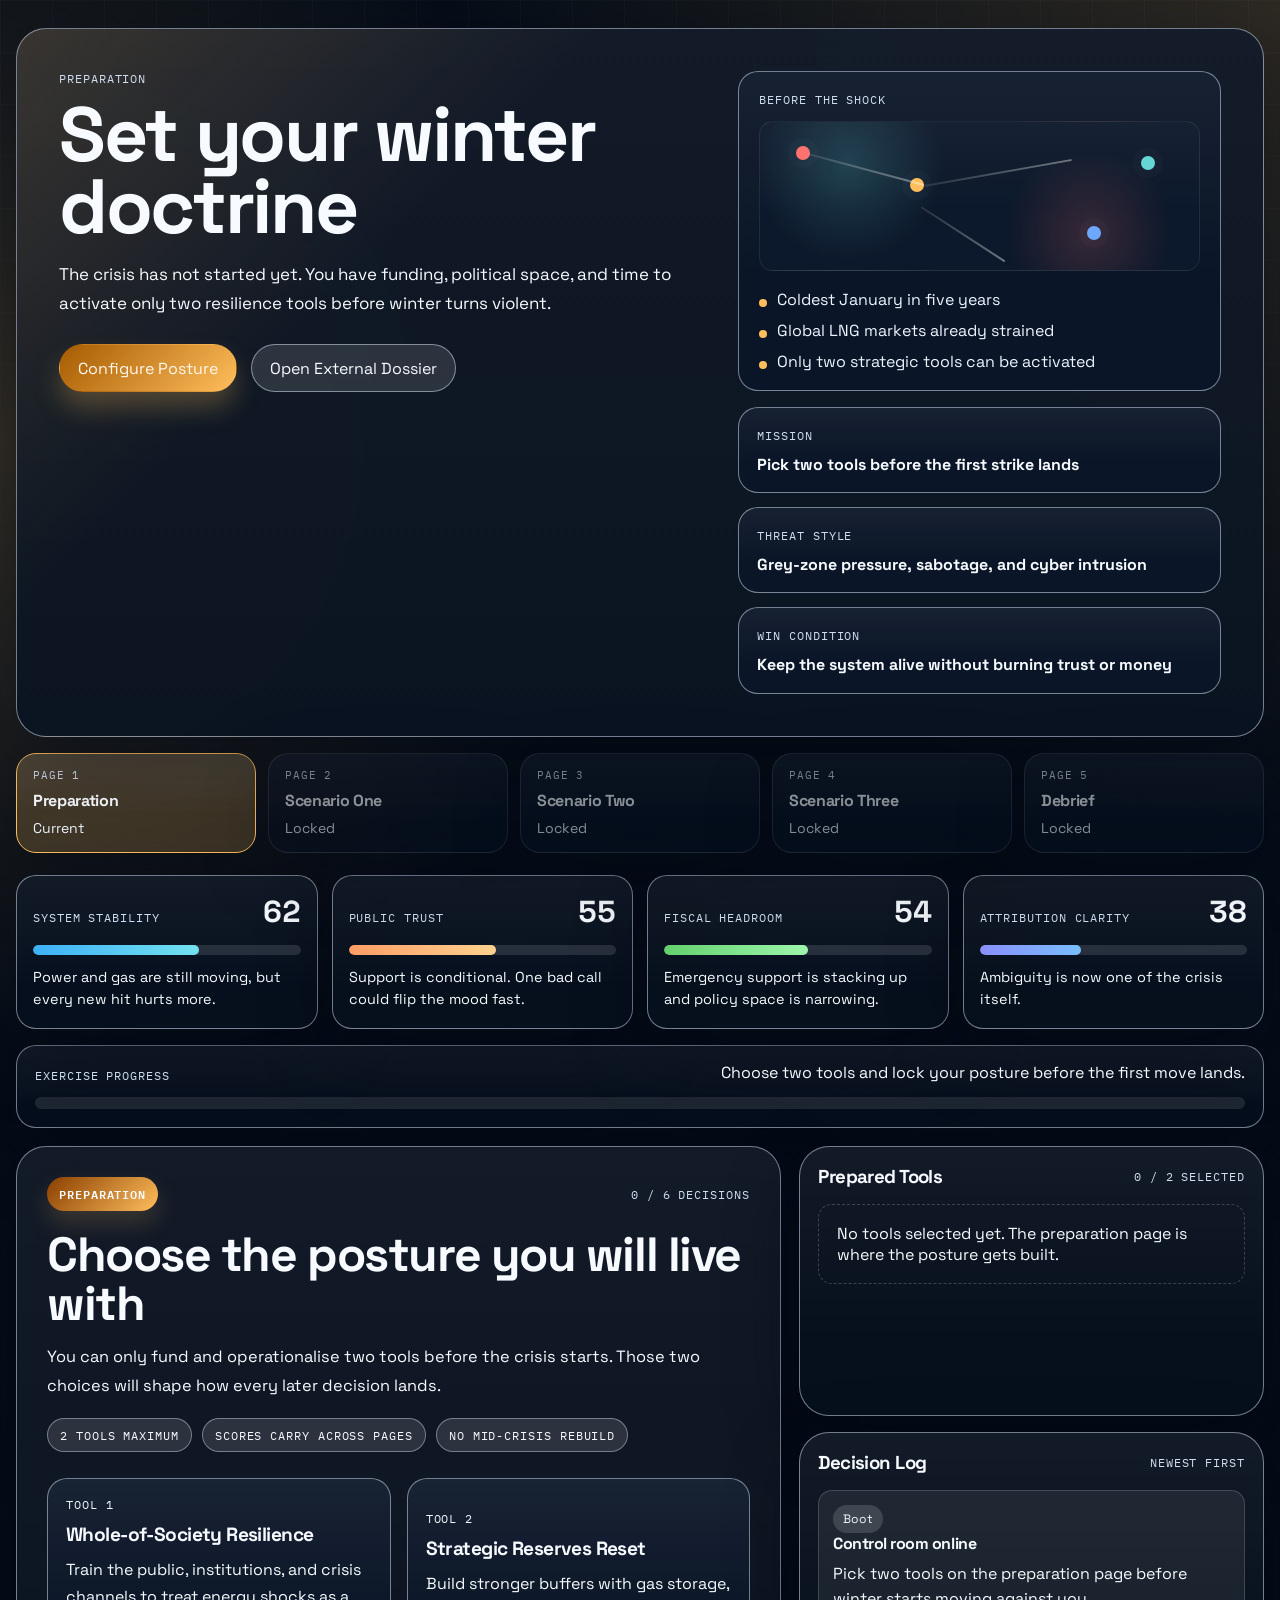
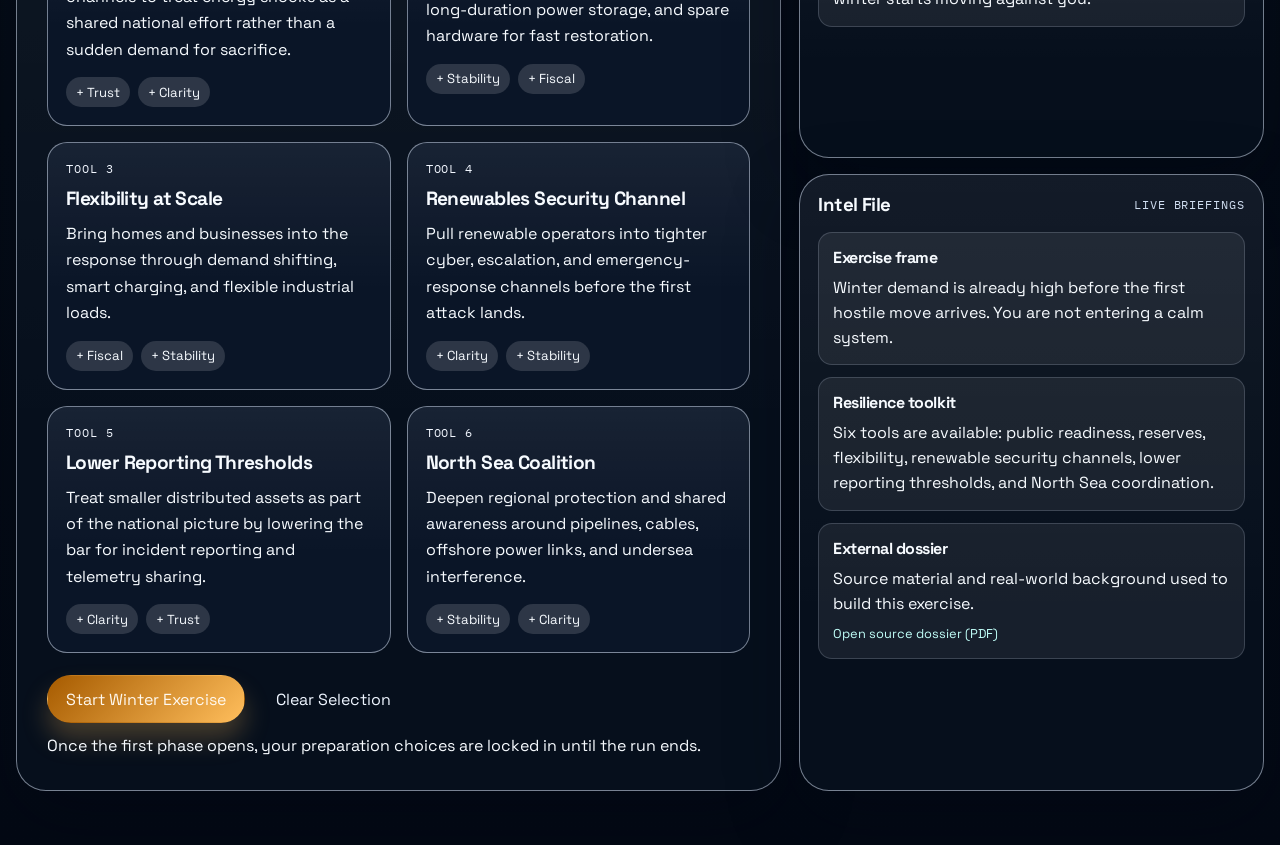
==== index.html @ bcda693b "updated game flow" ====
<!doctype html>
<html lang="en">
  <head>
    <meta charset="utf-8" />
    <meta name="viewport" content="width=device-width, initial-scale=1" />
    <title>Grey Zone Grid | Preparation</title>
    <link rel="preconnect" href="https://fonts.googleapis.com" />
    <link rel="preconnect" href="https://fonts.gstatic.com" crossorigin />
    <link
      href="https://fonts.googleapis.com/css2?family=IBM+Plex+Mono:wght@400;500;600&family=Space+Grotesk:wght@400;500;700&display=swap"
      rel="stylesheet"
    />
    <link rel="stylesheet" href="styles.css?v=20260312g" />
  </head>
  <body data-page="prep">
    <div class="app-shell">
      <header class="hero">
        <div class="hero-copy">
          <p class="eyebrow" id="pageEyebrow"></p>
          <h1 id="pageHeading"></h1>
          <p class="hero-dek" id="pageDek"></p>
          <div class="hero-actions" id="heroActions"></div>
        </div>

        <div class="hero-side">
          <div class="schematic-card">
            <p class="mini-label" id="pageContextLabel"></p>
            <div class="schematic-grid" aria-hidden="true">
              <span class="schematic-node node-gas"></span>
              <span class="schematic-node node-grid"></span>
              <span class="schematic-node node-wind"></span>
              <span class="schematic-node node-terminal"></span>
              <span class="schematic-line line-one"></span>
              <span class="schematic-line line-two"></span>
              <span class="schematic-line line-three"></span>
            </div>
            <ul class="scenario-list" id="pageContextList"></ul>
          </div>

          <div class="hero-stat-grid" id="pageStatGrid"></div>
        </div>
      </header>

      <nav class="phase-nav" id="phaseNav" aria-label="Game phases"></nav>

      <main class="control-room" id="game">
        <section class="metric-strip" aria-label="Current resilience scores">
          <article class="metric-card metric-stability">
            <div class="metric-head">
              <span class="metric-label">System Stability</span>
              <span class="metric-value" id="metric-stability-value">62</span>
            </div>
            <div class="metric-bar">
              <span class="metric-fill" id="metric-stability-fill"></span>
            </div>
            <p class="metric-copy" id="metric-stability-copy"></p>
          </article>

          <article class="metric-card metric-trust">
            <div class="metric-head">
              <span class="metric-label">Public Trust</span>
              <span class="metric-value" id="metric-trust-value">55</span>
            </div>
            <div class="metric-bar">
              <span class="metric-fill" id="metric-trust-fill"></span>
            </div>
            <p class="metric-copy" id="metric-trust-copy"></p>
          </article>

          <article class="metric-card metric-fiscal">
            <div class="metric-head">
              <span class="metric-label">Fiscal Headroom</span>
              <span class="metric-value" id="metric-fiscal-value">54</span>
            </div>
            <div class="metric-bar">
              <span class="metric-fill" id="metric-fiscal-fill"></span>
            </div>
            <p class="metric-copy" id="metric-fiscal-copy"></p>
          </article>

          <article class="metric-card metric-clarity">
            <div class="metric-head">
              <span class="metric-label">Attribution Clarity</span>
              <span class="metric-value" id="metric-clarity-value">38</span>
            </div>
            <div class="metric-bar">
              <span class="metric-fill" id="metric-clarity-fill"></span>
            </div>
            <p class="metric-copy" id="metric-clarity-copy"></p>
          </article>
        </section>

        <section class="progress-panel">
          <div class="progress-head">
            <p class="mini-label">Exercise Progress</p>
            <p class="progress-text" id="progressText"></p>
          </div>
          <div class="progress-track" aria-hidden="true">
            <span class="progress-fill" id="progressFill"></span>
          </div>
        </section>

        <section class="room-grid">
          <section class="stage-panel" aria-live="polite">
            <div class="stage-header">
              <span class="phase-chip" id="phaseChip"></span>
              <span class="event-counter" id="eventCounter"></span>
            </div>
            <h2 class="stage-title" id="stageTitle"></h2>
            <p class="stage-lead" id="stageLead"></p>
            <div class="signal-row" id="signalRow"></div>
            <div class="stage-body" id="stageBody"></div>
          </section>

          <aside class="sidebar">
            <section class="panel">
              <div class="panel-head">
                <h3>Prepared Tools</h3>
                <span class="panel-meta" id="toolCounter"></span>
              </div>
              <div class="tool-summary" id="toolSummary"></div>
            </section>

            <section class="panel">
              <div class="panel-head">
                <h3>Decision Log</h3>
                <span class="panel-meta">Newest first</span>
              </div>
              <div class="log-list" id="decisionLog"></div>
            </section>

            <section class="panel">
              <div class="panel-head">
                <h3>Intel File</h3>
                <span class="panel-meta">Live briefings</span>
              </div>
              <div class="source-list" id="sourceList"></div>
            </section>
          </aside>
        </section>
      </main>
    </div>

    <script src="app.js?v=20260312g"></script>
  </body>
</html>
---- styles.css ----
:root {
  --bg: #07111f;
  --bg-alt: #0d1a2d;
  --panel: rgba(7, 16, 30, 0.96);
  --panel-strong: rgba(11, 22, 40, 0.99);
  --panel-soft: rgba(255, 255, 255, 0.05);
  --line: rgba(189, 210, 236, 0.24);
  --line-strong: rgba(221, 234, 252, 0.5);
  --ink: #f7fbff;
  --muted: #d0def1;
  --muted-strong: #eef5ff;
  --muted-soft: #afc2db;
  --teal: #64d6d6;
  --amber: #ffbe5c;
  --red: #ff7270;
  --green: #59cf84;
  --blue: #6da8ff;
  --violet: #8d95ff;
  --tag-ink: #f2f7ff;
  --phase-glow: rgba(255, 190, 92, 0.16);
  --phase-chip-start: #8a3f00;
  --phase-chip-end: #ffbe5c;
  --phase-soft: rgba(255, 190, 92, 0.18);
  --shadow: 0 24px 70px rgba(1, 8, 19, 0.42);
  --radius-xl: 30px;
  --radius-lg: 20px;
  --radius-md: 14px;
  --radius-sm: 10px;
}

* {
  box-sizing: border-box;
}

html {
  scroll-behavior: smooth;
}

html,
body {
  margin: 0;
  min-height: 100%;
}

body {
  color: var(--ink);
  font-family: "Space Grotesk", system-ui, sans-serif;
  background:
    radial-gradient(circle at top right, var(--phase-glow), transparent 30%),
    radial-gradient(circle at left 18%, var(--phase-soft), transparent 26%),
    linear-gradient(180deg, #050d18 0%, #050d18 40%, #030914 100%);
}

body[data-page="prep"] {
  --phase-glow: rgba(255, 190, 92, 0.16);
  --phase-chip-start: #8a3f00;
  --phase-chip-end: #ffbe5c;
  --phase-soft: rgba(255, 190, 92, 0.18);
}

body[data-page="scenario-one"] {
  --phase-glow: rgba(255, 114, 112, 0.18);
  --phase-chip-start: #7d1e2f;
  --phase-chip-end: #ff7270;
  --phase-soft: rgba(255, 114, 112, 0.18);
}

body[data-page="scenario-two"] {
  --phase-glow: rgba(100, 214, 214, 0.18);
  --phase-chip-start: #036f7b;
  --phase-chip-end: #64d6d6;
  --phase-soft: rgba(100, 214, 214, 0.18);
}

body[data-page="scenario-three"] {
  --phase-glow: rgba(109, 168, 255, 0.2);
  --phase-chip-start: #214aa8;
  --phase-chip-end: #6da8ff;
  --phase-soft: rgba(109, 168, 255, 0.18);
}

body[data-page="debrief"] {
  --phase-glow: rgba(141, 149, 255, 0.18);
  --phase-chip-start: #4f52c6;
  --phase-chip-end: #8d95ff;
  --phase-soft: rgba(141, 149, 255, 0.18);
}

body::before {
  content: "";
  position: fixed;
  inset: 0;
  pointer-events: none;
  background:
    linear-gradient(rgba(255, 255, 255, 0.03) 1px, transparent 1px),
    linear-gradient(90deg, rgba(255, 255, 255, 0.03) 1px, transparent 1px);
  background-size: 52px 52px;
  mask-image: linear-gradient(180deg, rgba(0, 0, 0, 0.8), transparent);
}

a {
  color: inherit;
}

button,
input,
select,
textarea {
  font: inherit;
  color: inherit;
}

.app-shell {
  width: min(1480px, calc(100% - 32px));
  margin: 0 auto;
  padding: 28px 0 54px;
}

.hero {
  display: grid;
  grid-template-columns: minmax(0, 1.15fr) minmax(320px, 0.85fr);
  gap: 26px;
  padding: clamp(26px, 4vw, 42px);
  border: 1px solid var(--line-strong);
  border-radius: var(--radius-xl);
  background:
    linear-gradient(135deg, var(--phase-glow), transparent 30%),
    linear-gradient(180deg, rgba(255, 255, 255, 0.05), rgba(255, 255, 255, 0.015)),
    var(--panel);
  box-shadow: var(--shadow);
  backdrop-filter: blur(20px);
}

.hero-copy {
  max-width: 720px;
}

.eyebrow,
.mini-label,
.metric-label,
.phase-chip,
.event-counter,
.panel-meta,
.signal-pill,
.tool-tag,
.delta-chip,
.ending-score-label,
.result-kicker,
.choice-tag {
  font-family: "IBM Plex Mono", ui-monospace, monospace;
  letter-spacing: 0.08em;
  text-transform: uppercase;
}

.eyebrow,
.mini-label,
.panel-meta {
  color: var(--muted);
  font-size: 0.73rem;
}

h1,
h2,
h3,
h4,
p {
  margin: 0;
}

h1,
h2,
h3,
h4 {
  letter-spacing: -0.03em;
}

h1 {
  margin-top: 12px;
  font-size: clamp(2.8rem, 6vw, 5.4rem);
  line-height: 0.94;
}

.hero-dek {
  margin-top: 18px;
  max-width: 60ch;
  color: var(--ink);
  font-size: 1.06rem;
  line-height: 1.7;
}

.hero-actions {
  display: flex;
  flex-wrap: wrap;
  gap: 14px;
  margin-top: 26px;
}

.primary-button,
.secondary-button,
.ghost-button,
.secondary-link {
  display: inline-flex;
  align-items: center;
  justify-content: center;
  gap: 10px;
  min-height: 48px;
  padding: 0 18px;
  border-radius: 999px;
  border: 1px solid transparent;
  text-decoration: none;
  cursor: pointer;
  transition:
    transform 160ms ease,
    border-color 160ms ease,
    background-color 160ms ease,
    color 160ms ease,
    box-shadow 160ms ease;
}

.primary-button {
  background: linear-gradient(135deg, #a65b00, #ffbe5c);
  color: #fff8ee;
  box-shadow: 0 16px 26px rgba(255, 190, 92, 0.25);
}

.secondary-button,
.secondary-link {
  border-color: var(--line-strong);
  color: var(--ink);
  background: rgba(255, 255, 255, 0.12);
}

.ghost-button {
  border-color: transparent;
  color: var(--muted-strong);
  background: transparent;
}

.primary-button:hover,
.secondary-button:hover,
.ghost-button:hover,
.secondary-link:hover {
  transform: translateY(-1px);
}

.hero-side {
  display: grid;
  gap: 16px;
}

.schematic-card,
.hero-stat {
  position: relative;
  overflow: hidden;
  border-radius: var(--radius-lg);
  border: 1px solid var(--line-strong);
  background:
    linear-gradient(180deg, rgba(255, 255, 255, 0.05), transparent 65%),
    var(--panel-strong);
}

.schematic-card {
  padding: 20px 20px 18px;
}

.schematic-grid {
  position: relative;
  height: 150px;
  margin: 14px 0 18px;
  border-radius: var(--radius-md);
  border: 1px solid rgba(255, 255, 255, 0.08);
  background:
    radial-gradient(circle at 20% 30%, rgba(100, 214, 214, 0.2), transparent 26%),
    radial-gradient(circle at 75% 75%, rgba(255, 114, 112, 0.18), transparent 24%),
    linear-gradient(180deg, rgba(255, 255, 255, 0.04), transparent 60%),
    #0c182b;
}

.schematic-node,
.schematic-line {
  position: absolute;
}

.schematic-node {
  width: 14px;
  height: 14px;
  border-radius: 999px;
  box-shadow: 0 0 0 8px rgba(255, 255, 255, 0.02);
}

.node-gas {
  top: 24px;
  left: 36px;
  background: var(--red);
}

.node-grid {
  top: 56px;
  left: 150px;
  background: var(--amber);
}

.node-wind {
  top: 34px;
  right: 44px;
  background: var(--teal);
}

.node-terminal {
  bottom: 30px;
  right: 98px;
  background: var(--blue);
}

.schematic-line {
  height: 2px;
  border-radius: 999px;
  background: linear-gradient(90deg, rgba(255, 255, 255, 0.1), rgba(255, 255, 255, 0.4));
  transform-origin: left center;
}

.line-one {
  top: 31px;
  left: 48px;
  width: 120px;
  transform: rotate(15deg);
}

.line-two {
  top: 63px;
  left: 164px;
  width: 150px;
  transform: rotate(-10deg);
}

.line-three {
  top: 84px;
  left: 161px;
  width: 100px;
  transform: rotate(33deg);
}

.scenario-list {
  display: grid;
  gap: 10px;
  padding: 0;
  margin: 0;
  list-style: none;
  color: var(--muted-strong);
}

.scenario-list li {
  padding-left: 18px;
  position: relative;
}

.scenario-list li::before {
  content: "";
  position: absolute;
  left: 0;
  top: 0.6em;
  width: 8px;
  height: 8px;
  border-radius: 999px;
  background: var(--amber);
}

.hero-stat-grid {
  display: grid;
  gap: 14px;
}

.hero-stat {
  padding: 16px 18px;
}

.hero-stat strong {
  display: block;
  margin-top: 8px;
  font-size: 1rem;
  line-height: 1.45;
  color: var(--ink);
}

.phase-nav {
  display: grid;
  grid-template-columns: repeat(5, minmax(0, 1fr));
  gap: 12px;
  margin-top: 16px;
}

.phase-nav-link {
  display: grid;
  gap: 8px;
  min-height: 84px;
  padding: 14px 16px;
  border-radius: var(--radius-lg);
  border: 1px solid rgba(221, 234, 252, 0.16);
  background:
    linear-gradient(180deg, rgba(255, 255, 255, 0.05), transparent 68%),
    rgba(8, 18, 33, 0.92);
  color: var(--ink);
  text-decoration: none;
  box-shadow: var(--shadow);
}

.phase-nav-link.is-current {
  border-color: var(--phase-chip-end);
  background:
    linear-gradient(180deg, rgba(255, 255, 255, 0.08), transparent 60%),
    var(--phase-soft);
}

.phase-nav-link.is-complete {
  border-color: rgba(89, 207, 132, 0.4);
}

.phase-nav-link.is-locked {
  opacity: 0.55;
  cursor: not-allowed;
}

.phase-nav-step {
  color: var(--muted);
  font-size: 0.7rem;
  font-family: "IBM Plex Mono", ui-monospace, monospace;
  letter-spacing: 0.08em;
  text-transform: uppercase;
}

.phase-nav-label {
  font-size: 1rem;
  font-weight: 700;
  letter-spacing: -0.02em;
}

.phase-nav-status {
  color: var(--muted-strong);
  font-size: 0.88rem;
  line-height: 1.4;
}

.control-room {
  margin-top: 22px;
}

.metric-strip {
  display: grid;
  grid-template-columns: repeat(4, minmax(0, 1fr));
  gap: 14px;
}

.metric-card,
.progress-panel,
.stage-panel,
.panel {
  border: 1px solid var(--line-strong);
  background:
    linear-gradient(180deg, rgba(255, 255, 255, 0.05), transparent 72%),
    var(--panel);
  box-shadow: var(--shadow);
}

.metric-card {
  padding: 16px 16px 18px;
  border-radius: var(--radius-lg);
}

.metric-head {
  display: flex;
  align-items: baseline;
  justify-content: space-between;
  gap: 12px;
}

.metric-label {
  font-size: 0.72rem;
  color: var(--muted);
}

.metric-value {
  font-size: 1.9rem;
  font-weight: 700;
  font-variant-numeric: tabular-nums;
}

.metric-bar {
  position: relative;
  overflow: hidden;
  height: 10px;
  margin-top: 14px;
  border-radius: 999px;
  background: rgba(255, 255, 255, 0.12);
}

.metric-fill {
  display: block;
  height: 100%;
  border-radius: inherit;
  width: 0;
}

.metric-stability .metric-fill {
  background: linear-gradient(90deg, #3db0f7, #73e2ef);
}

.metric-trust .metric-fill {
  background: linear-gradient(90deg, #ff9d67, #ffd28e);
}

.metric-fiscal .metric-fill {
  background: linear-gradient(90deg, #63d06d, #9df6ac);
}

.metric-clarity .metric-fill {
  background: linear-gradient(90deg, #8a8fff, #78beff);
}

.metric-copy {
  margin-top: 12px;
  color: var(--ink);
  font-size: 0.9rem;
  line-height: 1.5;
}

.progress-panel {
  margin-top: 16px;
  padding: 16px 18px 18px;
  border-radius: var(--radius-lg);
}

.progress-head {
  display: flex;
  justify-content: space-between;
  gap: 16px;
  align-items: flex-end;
}

.progress-text {
  max-width: 70ch;
  color: var(--ink);
}

.progress-track {
  margin-top: 14px;
  overflow: hidden;
  height: 12px;
  border-radius: 999px;
  background: rgba(255, 255, 255, 0.1);
}

.progress-fill {
  display: block;
  height: 100%;
  width: 0;
  border-radius: inherit;
  background: linear-gradient(90deg, var(--phase-chip-start), var(--phase-chip-end));
  transition: width 220ms ease;
}

.room-grid {
  display: grid;
  grid-template-columns: minmax(0, 1.35fr) minmax(320px, 0.82fr);
  gap: 18px;
  margin-top: 18px;
}

.stage-panel,
.panel {
  border-radius: var(--radius-xl);
}

.stage-panel {
  padding: clamp(22px, 3.5vw, 30px);
  min-height: 720px;
}

.stage-header {
  display: flex;
  justify-content: space-between;
  gap: 18px;
  align-items: center;
}

.phase-chip {
  display: inline-flex;
  align-items: center;
  min-height: 34px;
  padding: 0 12px;
  border-radius: 999px;
  color: var(--ink);
  font-size: 0.72rem;
  font-weight: 600;
  background: linear-gradient(135deg, var(--phase-chip-start), var(--phase-chip-end));
  box-shadow: 0 12px 24px var(--phase-soft);
}

.event-counter {
  color: var(--muted);
  font-size: 0.76rem;
}

.stage-title {
  margin-top: 20px;
  font-size: clamp(2rem, 4vw, 3rem);
  line-height: 1.02;
}

.stage-lead {
  margin-top: 14px;
  max-width: 70ch;
  color: var(--ink);
  font-size: 1.02rem;
  line-height: 1.75;
}

.signal-row {
  display: flex;
  flex-wrap: wrap;
  gap: 10px;
  margin-top: 18px;
}

.signal-pill {
  display: inline-flex;
  align-items: center;
  min-height: 34px;
  padding: 0 12px;
  border-radius: 999px;
  border: 1px solid rgba(221, 234, 252, 0.42);
  background: rgba(255, 255, 255, 0.12);
  color: var(--ink);
  font-size: 0.72rem;
}

.stage-body {
  margin-top: 26px;
}

.prep-grid,
.choice-grid,
.debrief-grid,
.history-grid,
.insight-grid,
.recommendation-grid {
  display: grid;
  gap: 16px;
}

.prep-grid {
  grid-template-columns: repeat(2, minmax(0, 1fr));
}

.tool-card,
.choice-card,
.result-card,
.ending-card,
.insight-card,
.history-card,
.recommendation-card {
  border-radius: var(--radius-lg);
  border: 1px solid var(--line-strong);
  background:
    linear-gradient(180deg, rgba(255, 255, 255, 0.06), transparent 60%),
    var(--panel-strong);
}

.tool-card {
  padding: 18px;
  color: var(--ink);
  text-align: left;
  cursor: pointer;
  transition:
    transform 160ms ease,
    border-color 160ms ease,
    box-shadow 160ms ease,
    opacity 160ms ease;
}

.tool-card:hover,
.choice-card:hover {
  transform: translateY(-2px);
}

.tool-card.is-selected {
  border-color: rgba(255, 190, 92, 0.78);
  box-shadow: 0 0 0 1px rgba(255, 190, 92, 0.3) inset;
}

.tool-card.is-disabled {
  opacity: 0.72;
}

.tool-tag,
.choice-tag,
.result-kicker {
  color: var(--tag-ink);
  font-size: 0.72rem;
}

.tool-title,
.choice-title,
.result-title,
.ending-title,
.insight-title,
.recommendation-title {
  margin-top: 10px;
  font-size: 1.2rem;
}

.tool-copy,
.choice-copy,
.result-copy,
.insight-copy,
.history-copy,
.recommendation-copy,
.stage-note,
.score-summary {
  margin-top: 10px;
  color: var(--ink);
  line-height: 1.65;
}

.effect-list,
.bonus-list,
.recommendation-list {
  display: flex;
  flex-wrap: wrap;
  gap: 8px;
  margin-top: 14px;
}

.effect-pill,
.bonus-pill,
.summary-pill {
  display: inline-flex;
  align-items: center;
  min-height: 30px;
  padding: 0 10px;
  border-radius: 999px;
  background: rgba(255, 255, 255, 0.14);
  color: var(--ink);
  font-size: 0.82rem;
}

.prep-actions,
.result-actions,
.debrief-actions {
  display: flex;
  flex-wrap: wrap;
  gap: 12px;
  margin-top: 22px;
}

.stage-note {
  max-width: 70ch;
}

.choice-grid {
  grid-template-columns: repeat(3, minmax(0, 1fr));
}

.choice-card {
  display: flex;
  flex-direction: column;
  align-items: flex-start;
  width: 100%;
  padding: 18px;
  color: var(--ink);
  text-align: left;
  cursor: pointer;
  transition:
    transform 160ms ease,
    border-color 160ms ease,
    box-shadow 160ms ease;
}

.choice-card:focus-visible,
.tool-card:focus-visible,
.primary-button:focus-visible,
.secondary-button:focus-visible,
.ghost-button:focus-visible {
  outline: 2px solid #f8d186;
  outline-offset: 2px;
}

.choice-card strong,
.tool-card strong {
  font-weight: 700;
}

.choice-footer {
  margin-top: auto;
  padding-top: 14px;
  width: 100%;
}

.choice-synergy {
  color: #b5fff8;
  font-size: 0.9rem;
}

.sidebar {
  display: grid;
  gap: 16px;
}

.panel {
  padding: 18px;
}

.panel-head {
  display: flex;
  justify-content: space-between;
  gap: 12px;
  align-items: center;
}

.tool-summary,
.log-list,
.source-list {
  display: grid;
  gap: 12px;
  margin-top: 16px;
}

.summary-card,
.log-item,
.source-item {
  border-radius: var(--radius-md);
  border: 1px solid rgba(221, 234, 252, 0.18);
  background: rgba(255, 255, 255, 0.07);
}

.summary-card {
  padding: 14px;
}

.summary-card h4,
.log-item h4,
.source-item h4 {
  font-size: 1rem;
}

.summary-card p,
.log-item p,
.source-item p {
  margin-top: 8px;
  color: var(--ink);
  line-height: 1.55;
}

.log-item,
.source-item {
  padding: 14px;
}

.log-tag {
  display: inline-flex;
  align-items: center;
  min-height: 28px;
  padding: 0 10px;
  border-radius: 999px;
  background: rgba(255, 255, 255, 0.14);
  color: var(--tag-ink);
  font-size: 0.76rem;
}

.source-meta {
  margin-top: 10px;
  color: var(--muted);
  font-size: 0.8rem;
}

.result-card {
  padding: 22px;
}

.delta-row {
  display: flex;
  flex-wrap: wrap;
  gap: 10px;
  margin-top: 16px;
}

.delta-chip {
  display: inline-flex;
  align-items: center;
  min-height: 36px;
  padding: 0 12px;
  border-radius: 999px;
  font-size: 0.76rem;
}

.delta-chip.is-positive {
  background: rgba(89, 207, 132, 0.18);
  color: #d7ffe2;
  border: 1px solid rgba(89, 207, 132, 0.36);
}

.delta-chip.is-negative {
  background: rgba(255, 114, 112, 0.18);
  color: #ffd3d2;
  border: 1px solid rgba(255, 114, 112, 0.36);
}

.bonus-block {
  margin-top: 18px;
  padding-top: 18px;
  border-top: 1px solid rgba(221, 234, 252, 0.18);
}

.bonus-stack {
  display: grid;
  gap: 10px;
  margin-top: 12px;
}

.bonus-item {
  padding: 12px 14px;
  border-radius: var(--radius-md);
  background: rgba(100, 214, 214, 0.18);
  color: var(--ink);
}

.scoreboard {
  display: grid;
  grid-template-columns: repeat(4, minmax(0, 1fr));
  gap: 12px;
  margin-top: 22px;
}

.score-card {
  padding: 14px;
  border-radius: var(--radius-md);
  background: rgba(255, 255, 255, 0.1);
  border: 1px solid rgba(221, 234, 252, 0.18);
}

.score-card strong {
  display: block;
  margin-top: 10px;
  font-size: 1.4rem;
}

.score-card-scale {
  margin-top: 8px;
  color: var(--ink);
  font-size: 0.86rem;
}

.ending-card,
.insight-card,
.history-card,
.recommendation-card {
  padding: 18px;
}

.ending-banner {
  display: flex;
  flex-wrap: wrap;
  align-items: flex-end;
  justify-content: space-between;
  gap: 18px;
}

.ending-score {
  min-width: 170px;
  text-align: right;
}

.ending-score-label {
  color: var(--muted);
  font-size: 0.74rem;
}

.ending-score-value {
  margin-top: 8px;
  font-size: clamp(2.8rem, 5vw, 4rem);
  line-height: 0.9;
  font-weight: 700;
}

.debrief-grid {
  margin-top: 24px;
}

.insight-grid,
.recommendation-grid,
.history-grid {
  margin-top: 18px;
  grid-template-columns: repeat(2, minmax(0, 1fr));
}

.history-choice {
  margin-top: 12px;
  color: #fff;
  font-size: 1rem;
}

.summary-row {
  display: flex;
  flex-wrap: wrap;
  gap: 10px;
  margin-top: 14px;
}

.empty-state {
  padding: 18px;
  border-radius: var(--radius-md);
  border: 1px dashed rgba(221, 234, 252, 0.22);
  color: var(--ink);
}

.panel-link {
  color: #c1fff9;
  text-decoration: none;
}

.panel-link:hover {
  text-decoration: underline;
}

@media (max-width: 1200px) {
  .hero,
  .room-grid {
    grid-template-columns: 1fr;
  }

  .phase-nav {
    grid-template-columns: repeat(3, minmax(0, 1fr));
  }

  .metric-strip,
  .scoreboard {
    grid-template-columns: repeat(2, minmax(0, 1fr));
  }

  .choice-grid,
  .prep-grid,
  .insight-grid,
  .recommendation-grid,
  .history-grid {
    grid-template-columns: repeat(2, minmax(0, 1fr));
  }

  .stage-panel {
    min-height: auto;
  }
}

@media (max-width: 760px) {
  .app-shell {
    width: min(100% - 20px, 1480px);
    padding-top: 18px;
  }

  .phase-nav {
    grid-template-columns: 1fr;
  }

  .hero,
  .stage-panel,
  .panel,
  .metric-card,
  .progress-panel {
    border-radius: 20px;
  }

  .metric-strip,
  .scoreboard,
  .choice-grid,
  .prep-grid,
  .insight-grid,
  .recommendation-grid,
  .history-grid {
    grid-template-columns: 1fr;
  }

  .progress-head,
  .stage-header,
  .panel-head,
  .ending-banner {
    flex-direction: column;
    align-items: flex-start;
  }

  .ending-score {
    text-align: left;
  }
}
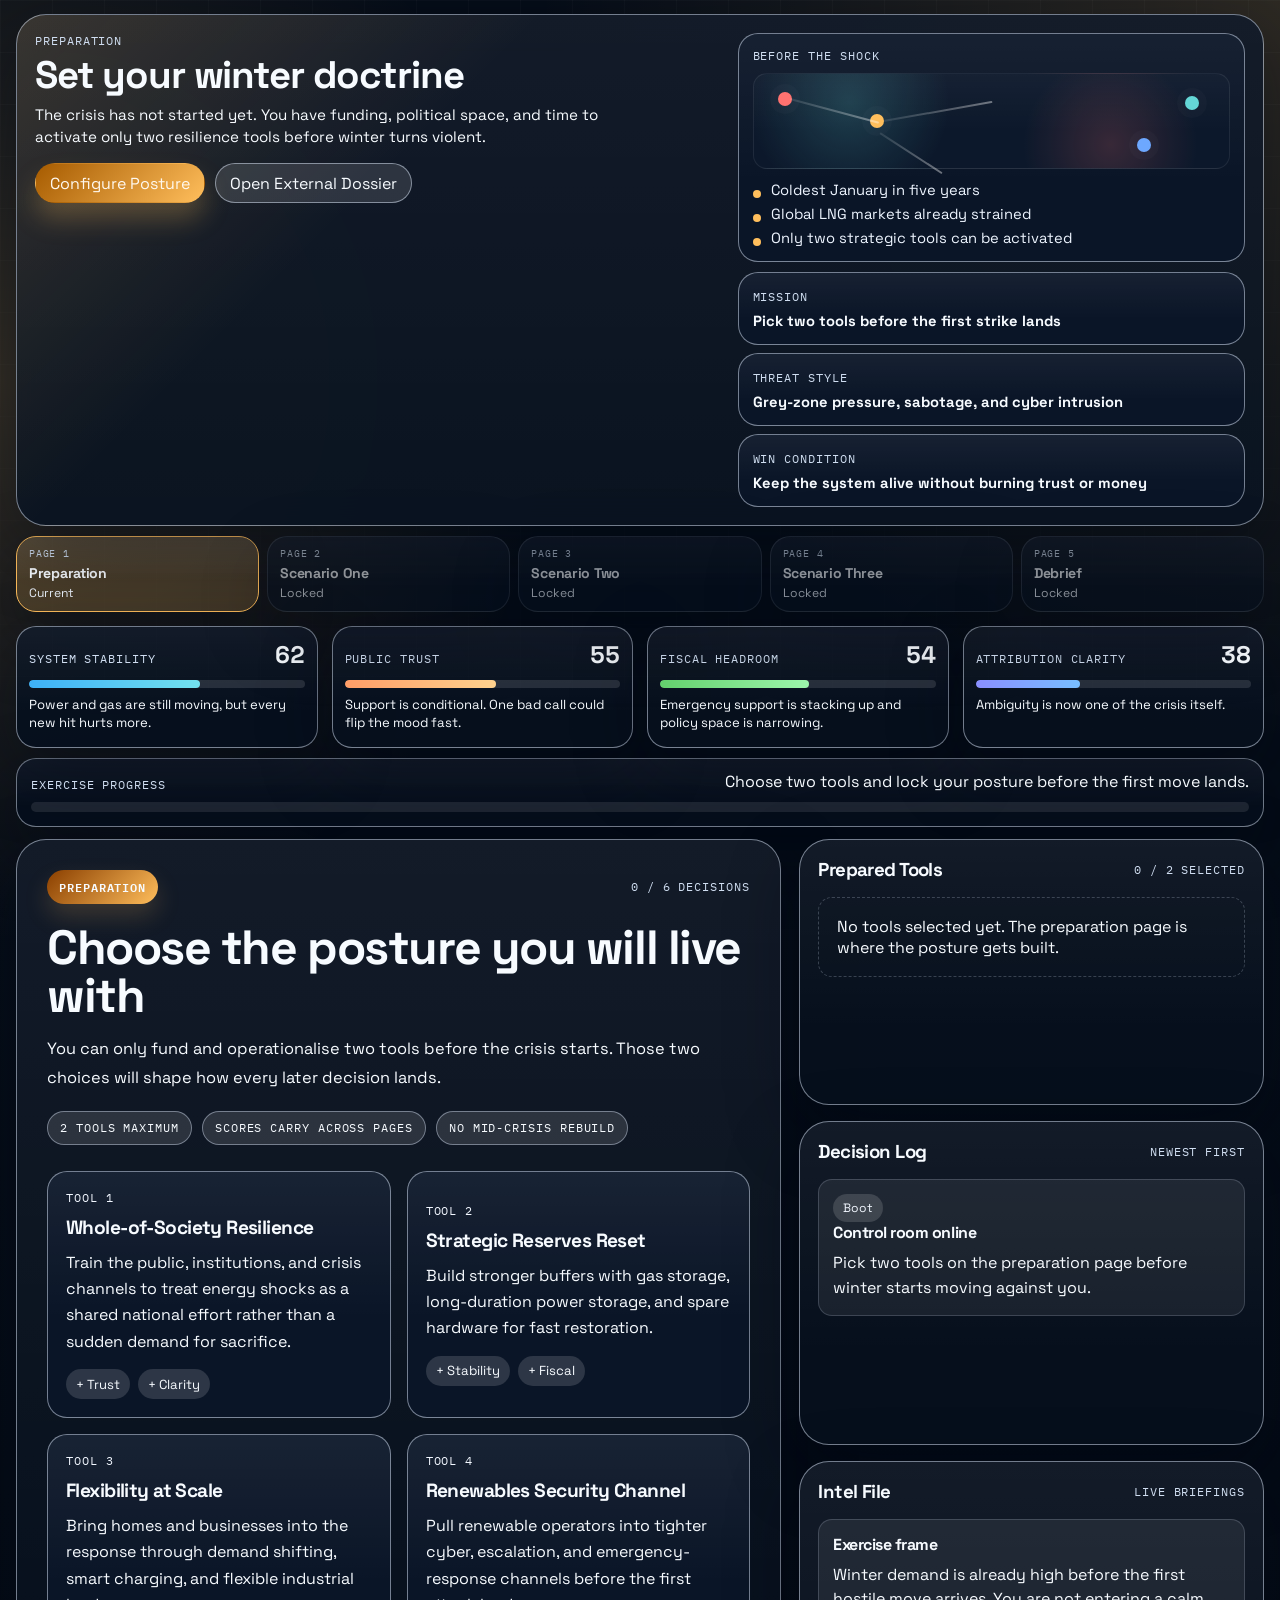
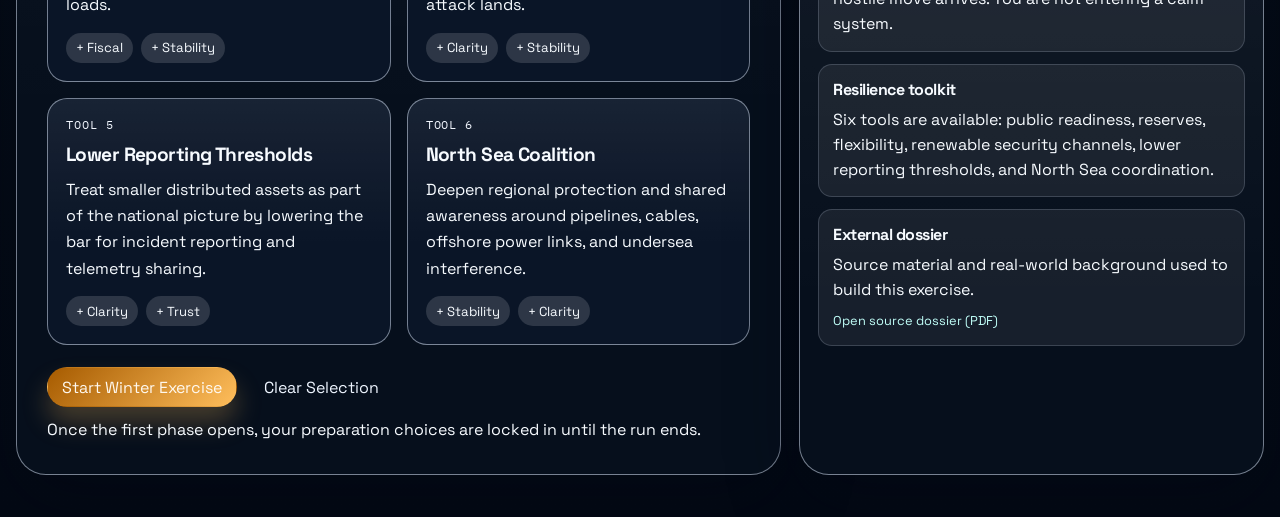
==== commit ba23d2b7: "Update header" ====
--- a/index.html
+++ b/index.html
@@ -10,7 +10,7 @@
       href="https://fonts.googleapis.com/css2?family=IBM+Plex+Mono:wght@400;500;600&family=Space+Grotesk:wght@400;500;700&display=swap"
       rel="stylesheet"
     />
-    <link rel="stylesheet" href="styles.css?v=20260312g" />
+    <link rel="stylesheet" href="styles.css?v=20260312h" />
   </head>
   <body data-page="prep">
     <div class="app-shell">
@@ -141,6 +141,6 @@
       </main>
     </div>
 
-    <script src="app.js?v=20260312g"></script>
+    <script src="app.js?v=20260312h"></script>
   </body>
 </html>
--- a/styles.css
+++ b/styles.css
@@ -113,14 +113,14 @@
 .app-shell {
   width: min(1480px, calc(100% - 32px));
   margin: 0 auto;
-  padding: 28px 0 54px;
+  padding: 14px 0 42px;
 }
 
 .hero {
   display: grid;
   grid-template-columns: minmax(0, 1.15fr) minmax(320px, 0.85fr);
-  gap: 26px;
-  padding: clamp(26px, 4vw, 42px);
+  gap: 16px;
+  padding: clamp(12px, 2vw, 18px);
   border: 1px solid var(--line-strong);
   border-radius: var(--radius-xl);
   background:
@@ -175,24 +175,24 @@
 }
 
 h1 {
-  margin-top: 12px;
-  font-size: clamp(2.8rem, 6vw, 5.4rem);
-  line-height: 0.94;
+  margin-top: 8px;
+  font-size: clamp(1.6rem, 3.8vw, 2.4rem);
+  line-height: 0.98;
 }
 
 .hero-dek {
-  margin-top: 18px;
+  margin-top: 10px;
   max-width: 60ch;
   color: var(--ink);
-  font-size: 1.06rem;
-  line-height: 1.7;
+  font-size: 0.95rem;
+  line-height: 1.5;
 }
 
 .hero-actions {
   display: flex;
   flex-wrap: wrap;
-  gap: 14px;
-  margin-top: 26px;
+  gap: 10px;
+  margin-top: 14px;
 }
 
 .primary-button,
@@ -203,8 +203,8 @@
   align-items: center;
   justify-content: center;
   gap: 10px;
-  min-height: 48px;
-  padding: 0 18px;
+  min-height: 40px;
+  padding: 0 14px;
   border-radius: 999px;
   border: 1px solid transparent;
   text-decoration: none;
@@ -245,7 +245,7 @@
 
 .hero-side {
   display: grid;
-  gap: 16px;
+  gap: 10px;
 }
 
 .schematic-card,
@@ -260,13 +260,13 @@
 }
 
 .schematic-card {
-  padding: 20px 20px 18px;
+  padding: 14px;
 }
 
 .schematic-grid {
   position: relative;
-  height: 150px;
-  margin: 14px 0 18px;
+  height: 96px;
+  margin: 10px 0 12px;
   border-radius: var(--radius-md);
   border: 1px solid rgba(255, 255, 255, 0.08);
   background:
@@ -289,26 +289,26 @@
 }
 
 .node-gas {
-  top: 24px;
-  left: 36px;
+  top: 18px;
+  left: 24px;
   background: var(--red);
 }
 
 .node-grid {
-  top: 56px;
-  left: 150px;
+  top: 40px;
+  left: 116px;
   background: var(--amber);
 }
 
 .node-wind {
-  top: 34px;
-  right: 44px;
+  top: 22px;
+  right: 30px;
   background: var(--teal);
 }
 
 .node-terminal {
-  bottom: 30px;
-  right: 98px;
+  bottom: 16px;
+  right: 78px;
   background: var(--blue);
 }
 
@@ -320,33 +320,34 @@
 }
 
 .line-one {
-  top: 31px;
-  left: 48px;
-  width: 120px;
+  top: 24px;
+  left: 36px;
+  width: 92px;
   transform: rotate(15deg);
 }
 
 .line-two {
-  top: 63px;
-  left: 164px;
-  width: 150px;
+  top: 46px;
+  left: 130px;
+  width: 110px;
   transform: rotate(-10deg);
 }
 
 .line-three {
-  top: 84px;
-  left: 161px;
-  width: 100px;
+  top: 58px;
+  left: 126px;
+  width: 74px;
   transform: rotate(33deg);
 }
 
 .scenario-list {
   display: grid;
-  gap: 10px;
+  gap: 6px;
   padding: 0;
   margin: 0;
   list-style: none;
   color: var(--muted-strong);
+  font-size: 0.92rem;
 }
 
 .scenario-list li {
@@ -367,33 +368,33 @@
 
 .hero-stat-grid {
   display: grid;
-  gap: 14px;
+  gap: 8px;
 }
 
 .hero-stat {
-  padding: 16px 18px;
+  padding: 12px 14px;
 }
 
 .hero-stat strong {
   display: block;
-  margin-top: 8px;
-  font-size: 1rem;
-  line-height: 1.45;
+  margin-top: 6px;
+  font-size: 0.92rem;
+  line-height: 1.35;
   color: var(--ink);
 }
 
 .phase-nav {
   display: grid;
   grid-template-columns: repeat(5, minmax(0, 1fr));
-  gap: 12px;
-  margin-top: 16px;
+  gap: 8px;
+  margin-top: 10px;
 }
 
 .phase-nav-link {
   display: grid;
-  gap: 8px;
-  min-height: 84px;
-  padding: 14px 16px;
+  gap: 4px;
+  min-height: 58px;
+  padding: 10px 12px;
   border-radius: var(--radius-lg);
   border: 1px solid rgba(221, 234, 252, 0.16);
   background:
@@ -422,26 +423,26 @@
 
 .phase-nav-step {
   color: var(--muted);
-  font-size: 0.7rem;
+  font-size: 0.62rem;
   font-family: "IBM Plex Mono", ui-monospace, monospace;
   letter-spacing: 0.08em;
   text-transform: uppercase;
 }
 
 .phase-nav-label {
-  font-size: 1rem;
+  font-size: 0.88rem;
   font-weight: 700;
   letter-spacing: -0.02em;
 }
 
 .phase-nav-status {
   color: var(--muted-strong);
-  font-size: 0.88rem;
-  line-height: 1.4;
+  font-size: 0.76rem;
+  line-height: 1.25;
 }
 
 .control-room {
-  margin-top: 22px;
+  margin-top: 14px;
 }
 
 .metric-strip {
@@ -462,7 +463,7 @@
 }
 
 .metric-card {
-  padding: 16px 16px 18px;
+  padding: 12px 12px 14px;
   border-radius: var(--radius-lg);
 }
 
@@ -479,7 +480,7 @@
 }
 
 .metric-value {
-  font-size: 1.9rem;
+  font-size: 1.5rem;
   font-weight: 700;
   font-variant-numeric: tabular-nums;
 }
@@ -487,8 +488,8 @@
 .metric-bar {
   position: relative;
   overflow: hidden;
-  height: 10px;
-  margin-top: 14px;
+  height: 8px;
+  margin-top: 10px;
   border-radius: 999px;
   background: rgba(255, 255, 255, 0.12);
 }
@@ -517,15 +518,15 @@
 }
 
 .metric-copy {
-  margin-top: 12px;
-  color: var(--ink);
-  font-size: 0.9rem;
-  line-height: 1.5;
+  margin-top: 8px;
+  color: var(--ink);
+  font-size: 0.82rem;
+  line-height: 1.4;
 }
 
 .progress-panel {
-  margin-top: 16px;
-  padding: 16px 18px 18px;
+  margin-top: 10px;
+  padding: 12px 14px 14px;
   border-radius: var(--radius-lg);
 }
 
@@ -542,9 +543,9 @@
 }
 
 .progress-track {
-  margin-top: 14px;
+  margin-top: 10px;
   overflow: hidden;
-  height: 12px;
+  height: 10px;
   border-radius: 999px;
   background: rgba(255, 255, 255, 0.1);
 }
@@ -562,7 +563,7 @@
   display: grid;
   grid-template-columns: minmax(0, 1.35fr) minmax(320px, 0.82fr);
   gap: 18px;
-  margin-top: 18px;
+  margin-top: 12px;
 }
 
 .stage-panel,
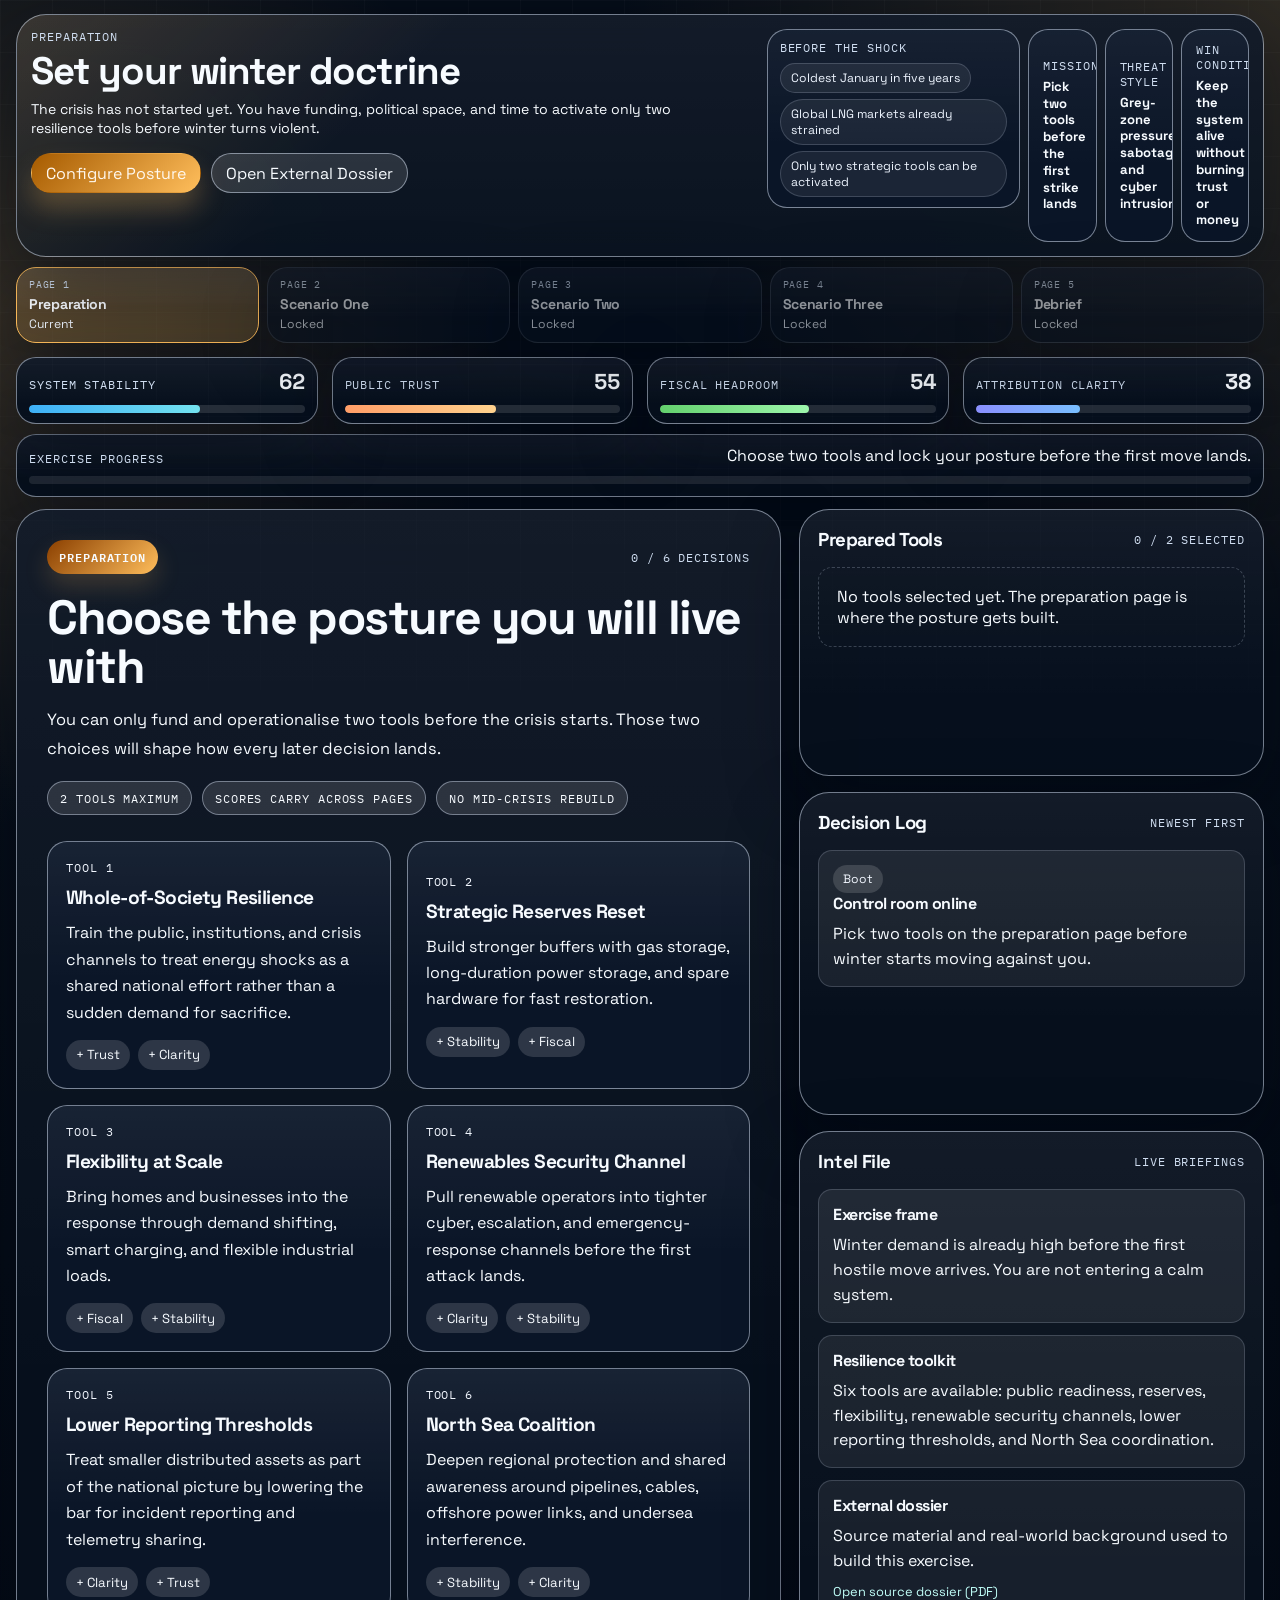
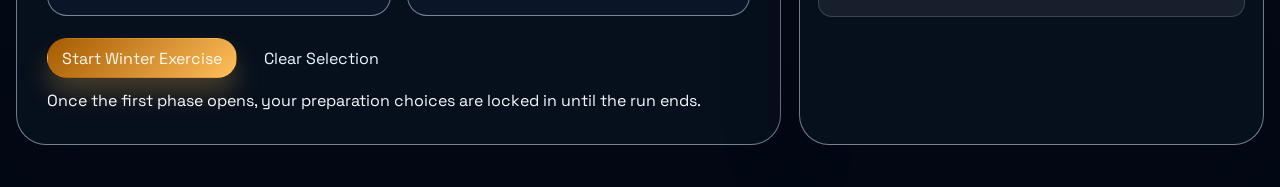
==== commit 4cb20f31: "New Layout" ====
--- a/index.html
+++ b/index.html
@@ -10,7 +10,7 @@
       href="https://fonts.googleapis.com/css2?family=IBM+Plex+Mono:wght@400;500;600&family=Space+Grotesk:wght@400;500;700&display=swap"
       rel="stylesheet"
     />
-    <link rel="stylesheet" href="styles.css?v=20260312h" />
+    <link rel="stylesheet" href="styles.css?v=20260312i" />
   </head>
   <body data-page="prep">
     <div class="app-shell">
@@ -141,6 +141,6 @@
       </main>
     </div>
 
-    <script src="app.js?v=20260312h"></script>
+    <script src="app.js?v=20260312i"></script>
   </body>
 </html>
--- a/styles.css
+++ b/styles.css
@@ -118,9 +118,9 @@
 
 .hero {
   display: grid;
-  grid-template-columns: minmax(0, 1.15fr) minmax(320px, 0.85fr);
-  gap: 16px;
-  padding: clamp(12px, 2vw, 18px);
+  grid-template-columns: minmax(0, 1.2fr) minmax(340px, 0.8fr);
+  gap: 12px;
+  padding: clamp(10px, 1.6vw, 14px);
   border: 1px solid var(--line-strong);
   border-radius: var(--radius-xl);
   background:
@@ -132,7 +132,7 @@
 }
 
 .hero-copy {
-  max-width: 720px;
+  max-width: 860px;
 }
 
 .eyebrow,
@@ -182,10 +182,10 @@
 
 .hero-dek {
   margin-top: 10px;
-  max-width: 60ch;
-  color: var(--ink);
-  font-size: 0.95rem;
-  line-height: 1.5;
+  max-width: 74ch;
+  color: var(--ink);
+  font-size: 0.88rem;
+  line-height: 1.4;
 }
 
 .hero-actions {
@@ -245,7 +245,9 @@
 
 .hero-side {
   display: grid;
-  gap: 10px;
+  grid-template-columns: minmax(0, 1.15fr) minmax(0, 1fr);
+  gap: 8px;
+  align-items: start;
 }
 
 .schematic-card,
@@ -260,20 +262,13 @@
 }
 
 .schematic-card {
-  padding: 14px;
+  display: grid;
+  gap: 8px;
+  padding: 10px 12px;
 }
 
 .schematic-grid {
-  position: relative;
-  height: 96px;
-  margin: 10px 0 12px;
-  border-radius: var(--radius-md);
-  border: 1px solid rgba(255, 255, 255, 0.08);
-  background:
-    radial-gradient(circle at 20% 30%, rgba(100, 214, 214, 0.2), transparent 26%),
-    radial-gradient(circle at 75% 75%, rgba(255, 114, 112, 0.18), transparent 24%),
-    linear-gradient(180deg, rgba(255, 255, 255, 0.04), transparent 60%),
-    #0c182b;
+  display: none;
 }
 
 .schematic-node,
@@ -341,45 +336,45 @@
 }
 
 .scenario-list {
-  display: grid;
+  display: flex;
+  flex-wrap: wrap;
   gap: 6px;
   padding: 0;
   margin: 0;
   list-style: none;
   color: var(--muted-strong);
-  font-size: 0.92rem;
+  font-size: 0.76rem;
 }
 
 .scenario-list li {
-  padding-left: 18px;
-  position: relative;
+  padding: 6px 10px;
+  border-radius: 999px;
+  border: 1px solid rgba(221, 234, 252, 0.18);
+  background: rgba(255, 255, 255, 0.07);
 }
 
 .scenario-list li::before {
-  content: "";
-  position: absolute;
-  left: 0;
-  top: 0.6em;
-  width: 8px;
-  height: 8px;
-  border-radius: 999px;
-  background: var(--amber);
+  display: none;
 }
 
 .hero-stat-grid {
   display: grid;
+  grid-template-columns: repeat(3, minmax(0, 1fr));
   gap: 8px;
 }
 
 .hero-stat {
+  display: flex;
+  flex-direction: column;
+  justify-content: center;
   padding: 12px 14px;
 }
 
 .hero-stat strong {
   display: block;
   margin-top: 6px;
-  font-size: 0.92rem;
-  line-height: 1.35;
+  font-size: 0.82rem;
+  line-height: 1.28;
   color: var(--ink);
 }
 
@@ -463,7 +458,7 @@
 }
 
 .metric-card {
-  padding: 12px 12px 14px;
+  padding: 10px 12px;
   border-radius: var(--radius-lg);
 }
 
@@ -480,7 +475,7 @@
 }
 
 .metric-value {
-  font-size: 1.5rem;
+  font-size: 1.35rem;
   font-weight: 700;
   font-variant-numeric: tabular-nums;
 }
@@ -518,15 +513,12 @@
 }
 
 .metric-copy {
-  margin-top: 8px;
-  color: var(--ink);
-  font-size: 0.82rem;
-  line-height: 1.4;
+  display: none;
 }
 
 .progress-panel {
   margin-top: 10px;
-  padding: 12px 14px 14px;
+  padding: 10px 12px 12px;
   border-radius: var(--radius-lg);
 }
 
@@ -545,7 +537,7 @@
 .progress-track {
   margin-top: 10px;
   overflow: hidden;
-  height: 10px;
+  height: 8px;
   border-radius: 999px;
   background: rgba(255, 255, 255, 0.1);
 }
@@ -1028,6 +1020,10 @@
     grid-template-columns: 1fr;
   }
 
+  .hero-side {
+    grid-template-columns: 1fr;
+  }
+
   .phase-nav {
     grid-template-columns: repeat(3, minmax(0, 1fr));
   }
@@ -1056,6 +1052,7 @@
     padding-top: 18px;
   }
 
+  .hero-stat-grid,
   .phase-nav {
     grid-template-columns: 1fr;
   }
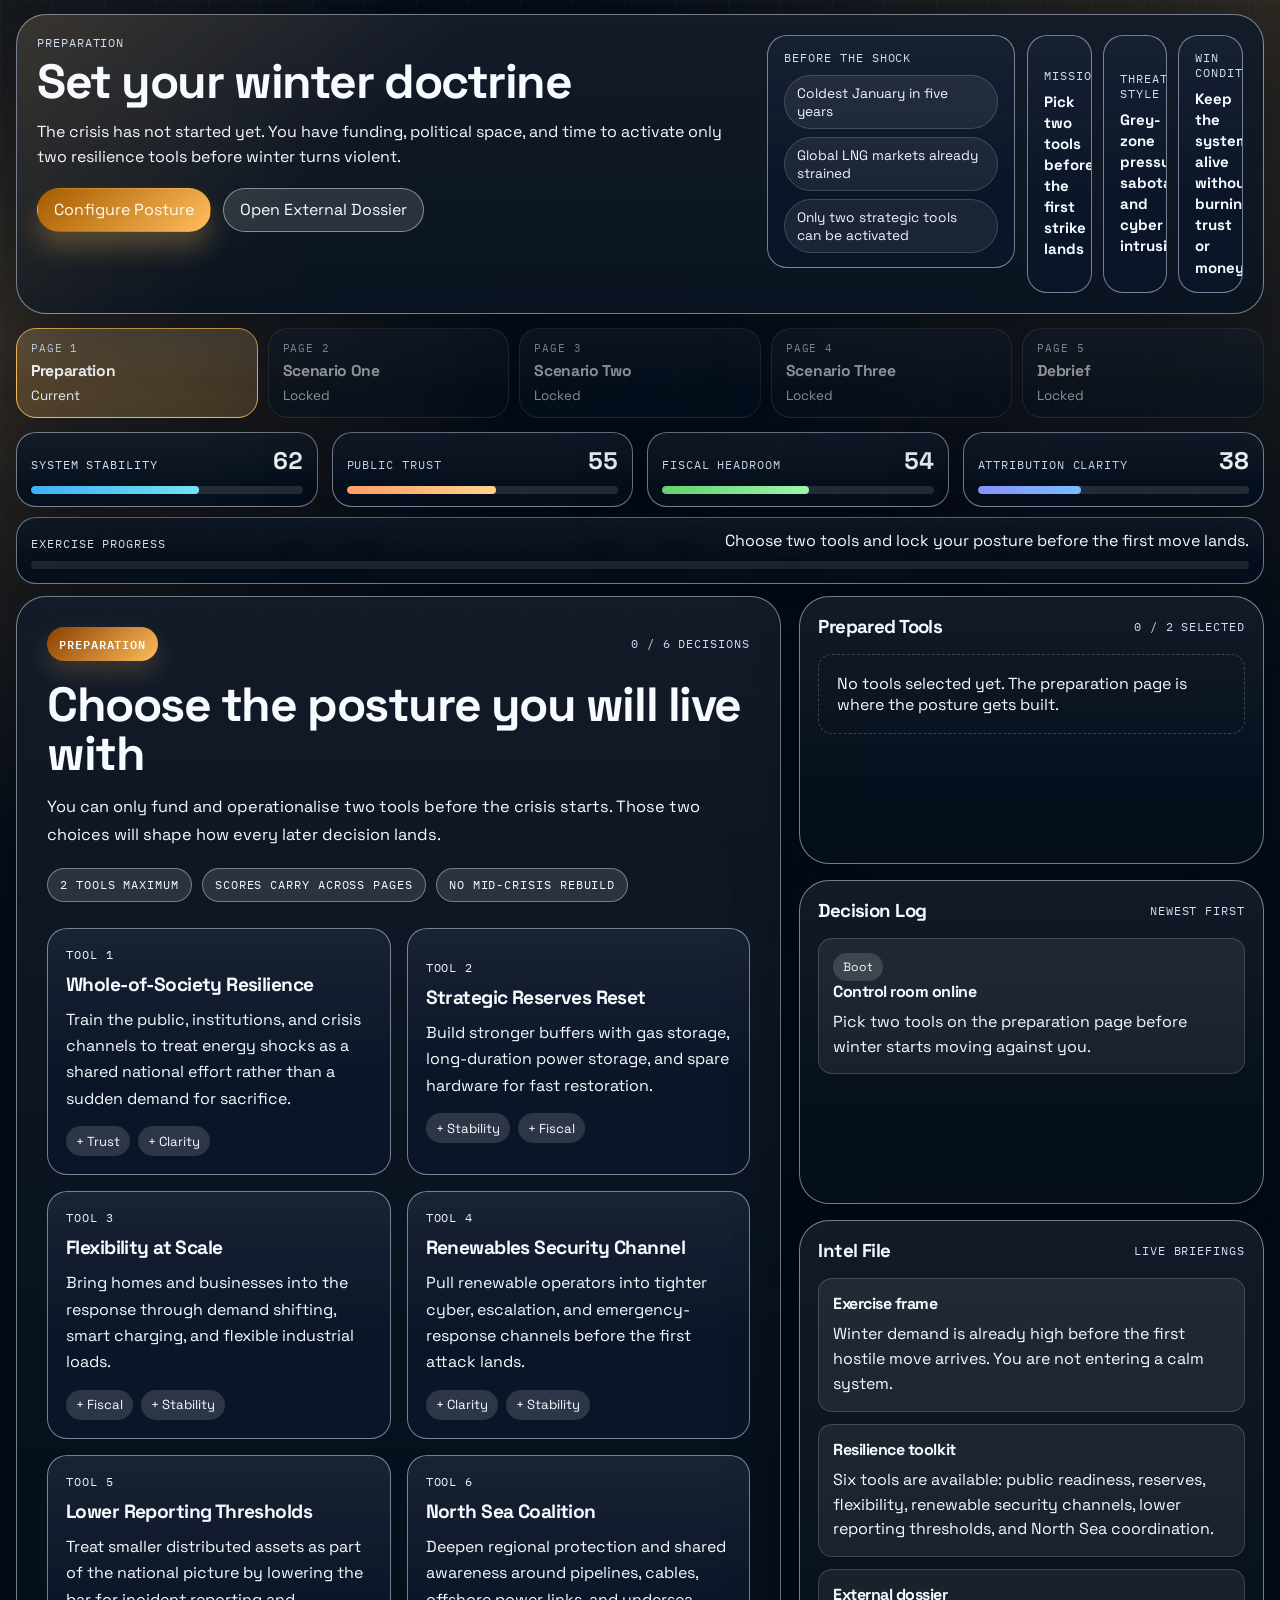
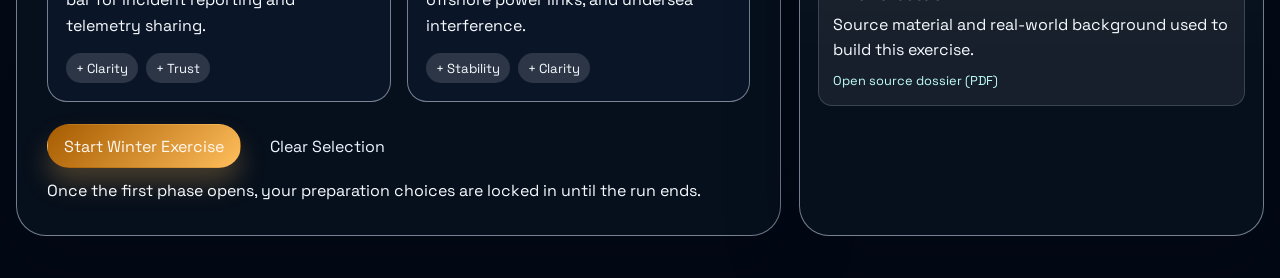
==== commit 11605ce4: "updated header" ====
--- a/index.html
+++ b/index.html
@@ -10,7 +10,7 @@
       href="https://fonts.googleapis.com/css2?family=IBM+Plex+Mono:wght@400;500;600&family=Space+Grotesk:wght@400;500;700&display=swap"
       rel="stylesheet"
     />
-    <link rel="stylesheet" href="styles.css?v=20260312i" />
+    <link rel="stylesheet" href="styles.css?v=20260312j" />
   </head>
   <body data-page="prep">
     <div class="app-shell">
@@ -141,6 +141,6 @@
       </main>
     </div>
 
-    <script src="app.js?v=20260312i"></script>
+    <script src="app.js?v=20260312j"></script>
   </body>
 </html>
--- a/styles.css
+++ b/styles.css
@@ -119,8 +119,8 @@
 .hero {
   display: grid;
   grid-template-columns: minmax(0, 1.2fr) minmax(340px, 0.8fr);
-  gap: 12px;
-  padding: clamp(10px, 1.6vw, 14px);
+  gap: 17px;
+  padding: clamp(14px, 2.2vw, 20px);
   border: 1px solid var(--line-strong);
   border-radius: var(--radius-xl);
   background:
@@ -176,23 +176,23 @@
 
 h1 {
   margin-top: 8px;
-  font-size: clamp(1.6rem, 3.8vw, 2.4rem);
-  line-height: 0.98;
+  font-size: clamp(2rem, 4.4vw, 3rem);
+  line-height: 1;
 }
 
 .hero-dek {
-  margin-top: 10px;
+  margin-top: 14px;
   max-width: 74ch;
   color: var(--ink);
-  font-size: 0.88rem;
-  line-height: 1.4;
+  font-size: 1rem;
+  line-height: 1.55;
 }
 
 .hero-actions {
   display: flex;
   flex-wrap: wrap;
-  gap: 10px;
-  margin-top: 14px;
+  gap: 12px;
+  margin-top: 18px;
 }
 
 .primary-button,
@@ -203,8 +203,8 @@
   align-items: center;
   justify-content: center;
   gap: 10px;
-  min-height: 40px;
-  padding: 0 14px;
+  min-height: 44px;
+  padding: 0 16px;
   border-radius: 999px;
   border: 1px solid transparent;
   text-decoration: none;
@@ -246,7 +246,7 @@
 .hero-side {
   display: grid;
   grid-template-columns: minmax(0, 1.15fr) minmax(0, 1fr);
-  gap: 8px;
+  gap: 12px;
   align-items: start;
 }
 
@@ -263,8 +263,8 @@
 
 .schematic-card {
   display: grid;
-  gap: 8px;
-  padding: 10px 12px;
+  gap: 10px;
+  padding: 14px 16px;
 }
 
 .schematic-grid {
@@ -338,16 +338,16 @@
 .scenario-list {
   display: flex;
   flex-wrap: wrap;
-  gap: 6px;
+  gap: 8px;
   padding: 0;
   margin: 0;
   list-style: none;
   color: var(--muted-strong);
-  font-size: 0.76rem;
+  font-size: 0.86rem;
 }
 
 .scenario-list li {
-  padding: 6px 10px;
+  padding: 8px 12px;
   border-radius: 999px;
   border: 1px solid rgba(221, 234, 252, 0.18);
   background: rgba(255, 255, 255, 0.07);
@@ -360,36 +360,36 @@
 .hero-stat-grid {
   display: grid;
   grid-template-columns: repeat(3, minmax(0, 1fr));
-  gap: 8px;
+  gap: 11px;
 }
 
 .hero-stat {
   display: flex;
   flex-direction: column;
   justify-content: center;
-  padding: 12px 14px;
+  padding: 14px 16px;
 }
 
 .hero-stat strong {
   display: block;
-  margin-top: 6px;
-  font-size: 0.82rem;
-  line-height: 1.28;
+  margin-top: 8px;
+  font-size: 0.94rem;
+  line-height: 1.4;
   color: var(--ink);
 }
 
 .phase-nav {
   display: grid;
   grid-template-columns: repeat(5, minmax(0, 1fr));
-  gap: 8px;
-  margin-top: 10px;
+  gap: 10px;
+  margin-top: 14px;
 }
 
 .phase-nav-link {
   display: grid;
-  gap: 4px;
-  min-height: 58px;
-  padding: 10px 12px;
+  gap: 6px;
+  min-height: 72px;
+  padding: 12px 14px;
   border-radius: var(--radius-lg);
   border: 1px solid rgba(221, 234, 252, 0.16);
   background:
@@ -418,22 +418,22 @@
 
 .phase-nav-step {
   color: var(--muted);
-  font-size: 0.62rem;
+  font-size: 0.7rem;
   font-family: "IBM Plex Mono", ui-monospace, monospace;
   letter-spacing: 0.08em;
   text-transform: uppercase;
 }
 
 .phase-nav-label {
-  font-size: 0.88rem;
+  font-size: 0.98rem;
   font-weight: 700;
   letter-spacing: -0.02em;
 }
 
 .phase-nav-status {
   color: var(--muted-strong);
-  font-size: 0.76rem;
-  line-height: 1.25;
+  font-size: 0.84rem;
+  line-height: 1.35;
 }
 
 .control-room {
@@ -458,7 +458,7 @@
 }
 
 .metric-card {
-  padding: 10px 12px;
+  padding: 12px 14px;
   border-radius: var(--radius-lg);
 }
 
@@ -475,7 +475,7 @@
 }
 
 .metric-value {
-  font-size: 1.35rem;
+  font-size: 1.5rem;
   font-weight: 700;
   font-variant-numeric: tabular-nums;
 }
@@ -518,7 +518,7 @@
 
 .progress-panel {
   margin-top: 10px;
-  padding: 10px 12px 12px;
+  padding: 12px 14px 14px;
   border-radius: var(--radius-lg);
 }
 
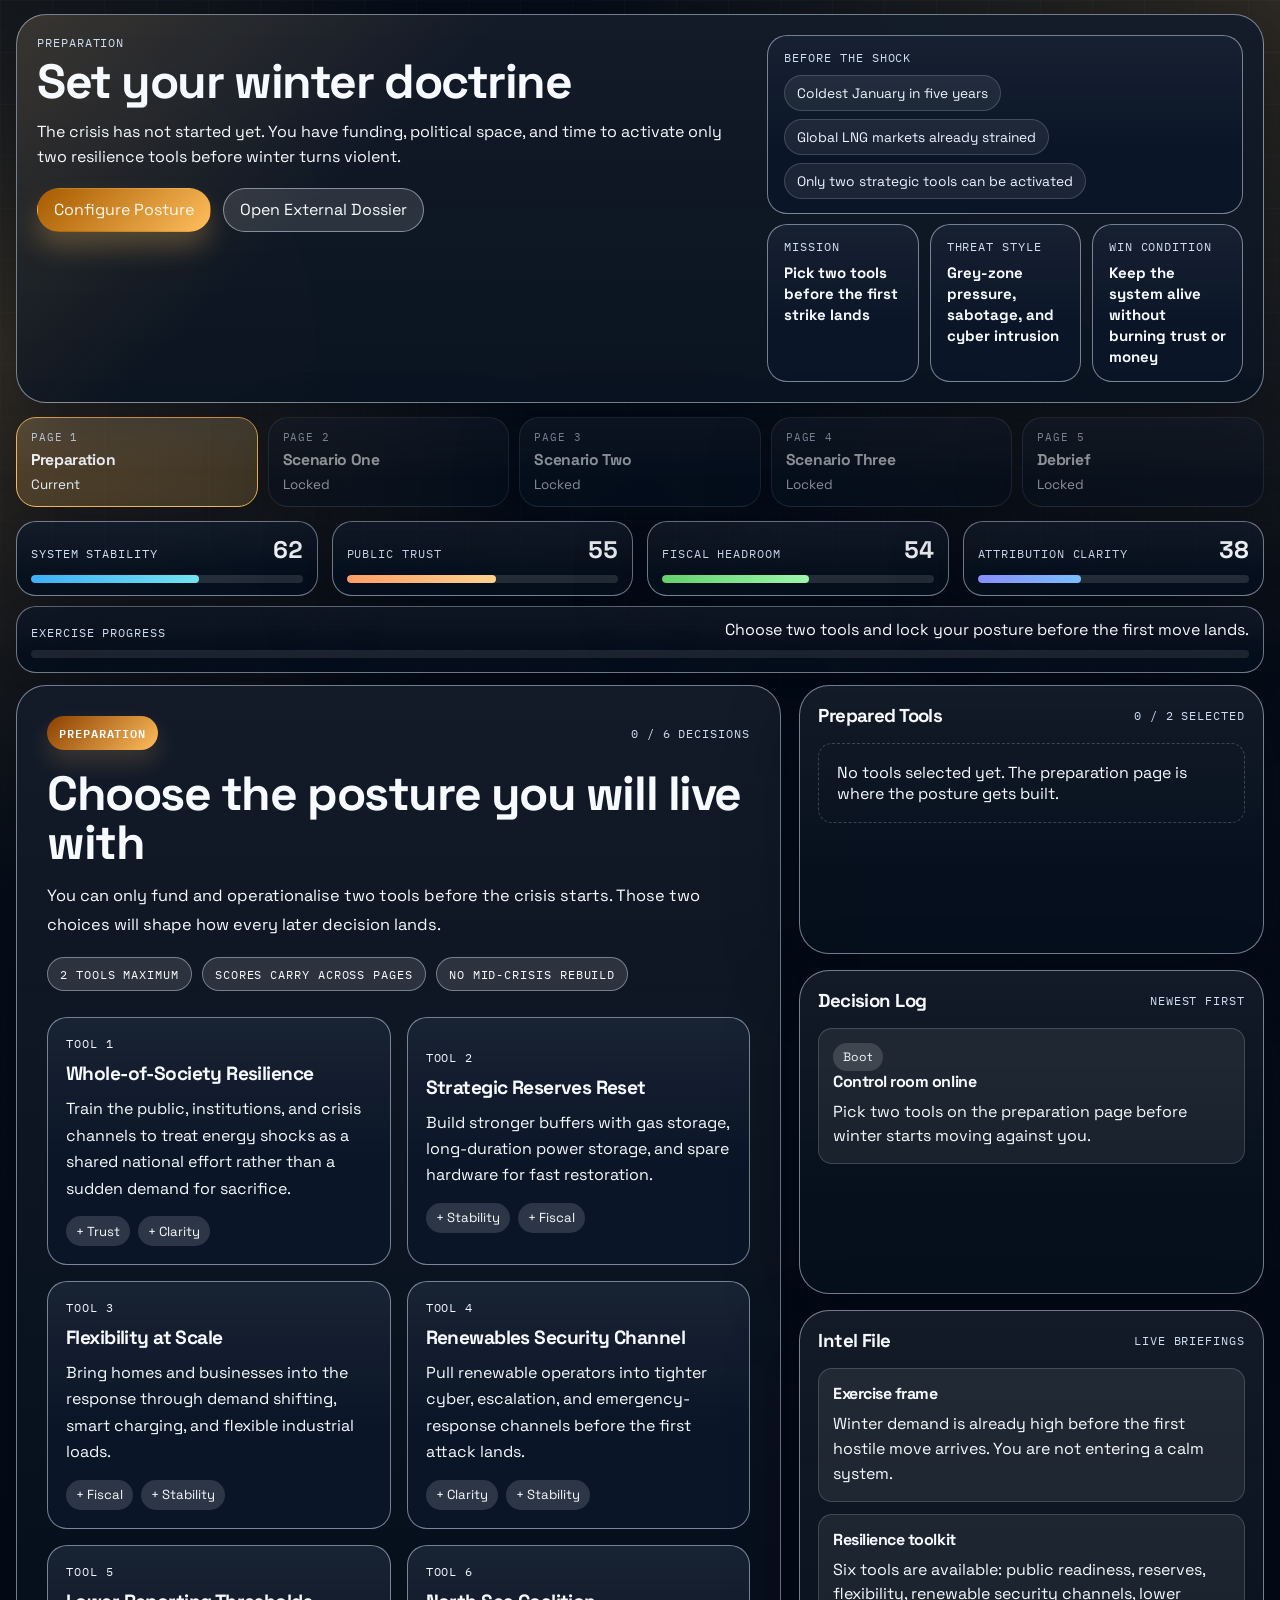
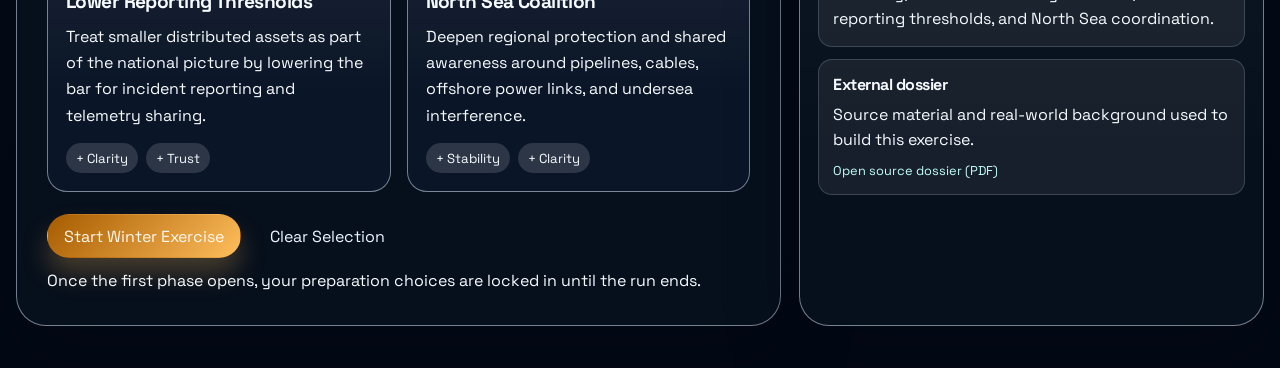
==== commit 3441cdcc: "Update to chip text" ====
--- a/index.html
+++ b/index.html
@@ -10,7 +10,7 @@
       href="https://fonts.googleapis.com/css2?family=IBM+Plex+Mono:wght@400;500;600&family=Space+Grotesk:wght@400;500;700&display=swap"
       rel="stylesheet"
     />
-    <link rel="stylesheet" href="styles.css?v=20260312j" />
+    <link rel="stylesheet" href="styles.css?v=20260312l" />
   </head>
   <body data-page="prep">
     <div class="app-shell">
--- a/styles.css
+++ b/styles.css
@@ -245,8 +245,8 @@
 
 .hero-side {
   display: grid;
-  grid-template-columns: minmax(0, 1.15fr) minmax(0, 1fr);
-  gap: 12px;
+  grid-template-columns: 1fr;
+  gap: 10px;
   align-items: start;
 }
 
@@ -366,7 +366,7 @@
 .hero-stat {
   display: flex;
   flex-direction: column;
-  justify-content: center;
+  justify-content: flex-start;
   padding: 14px 16px;
 }
 
